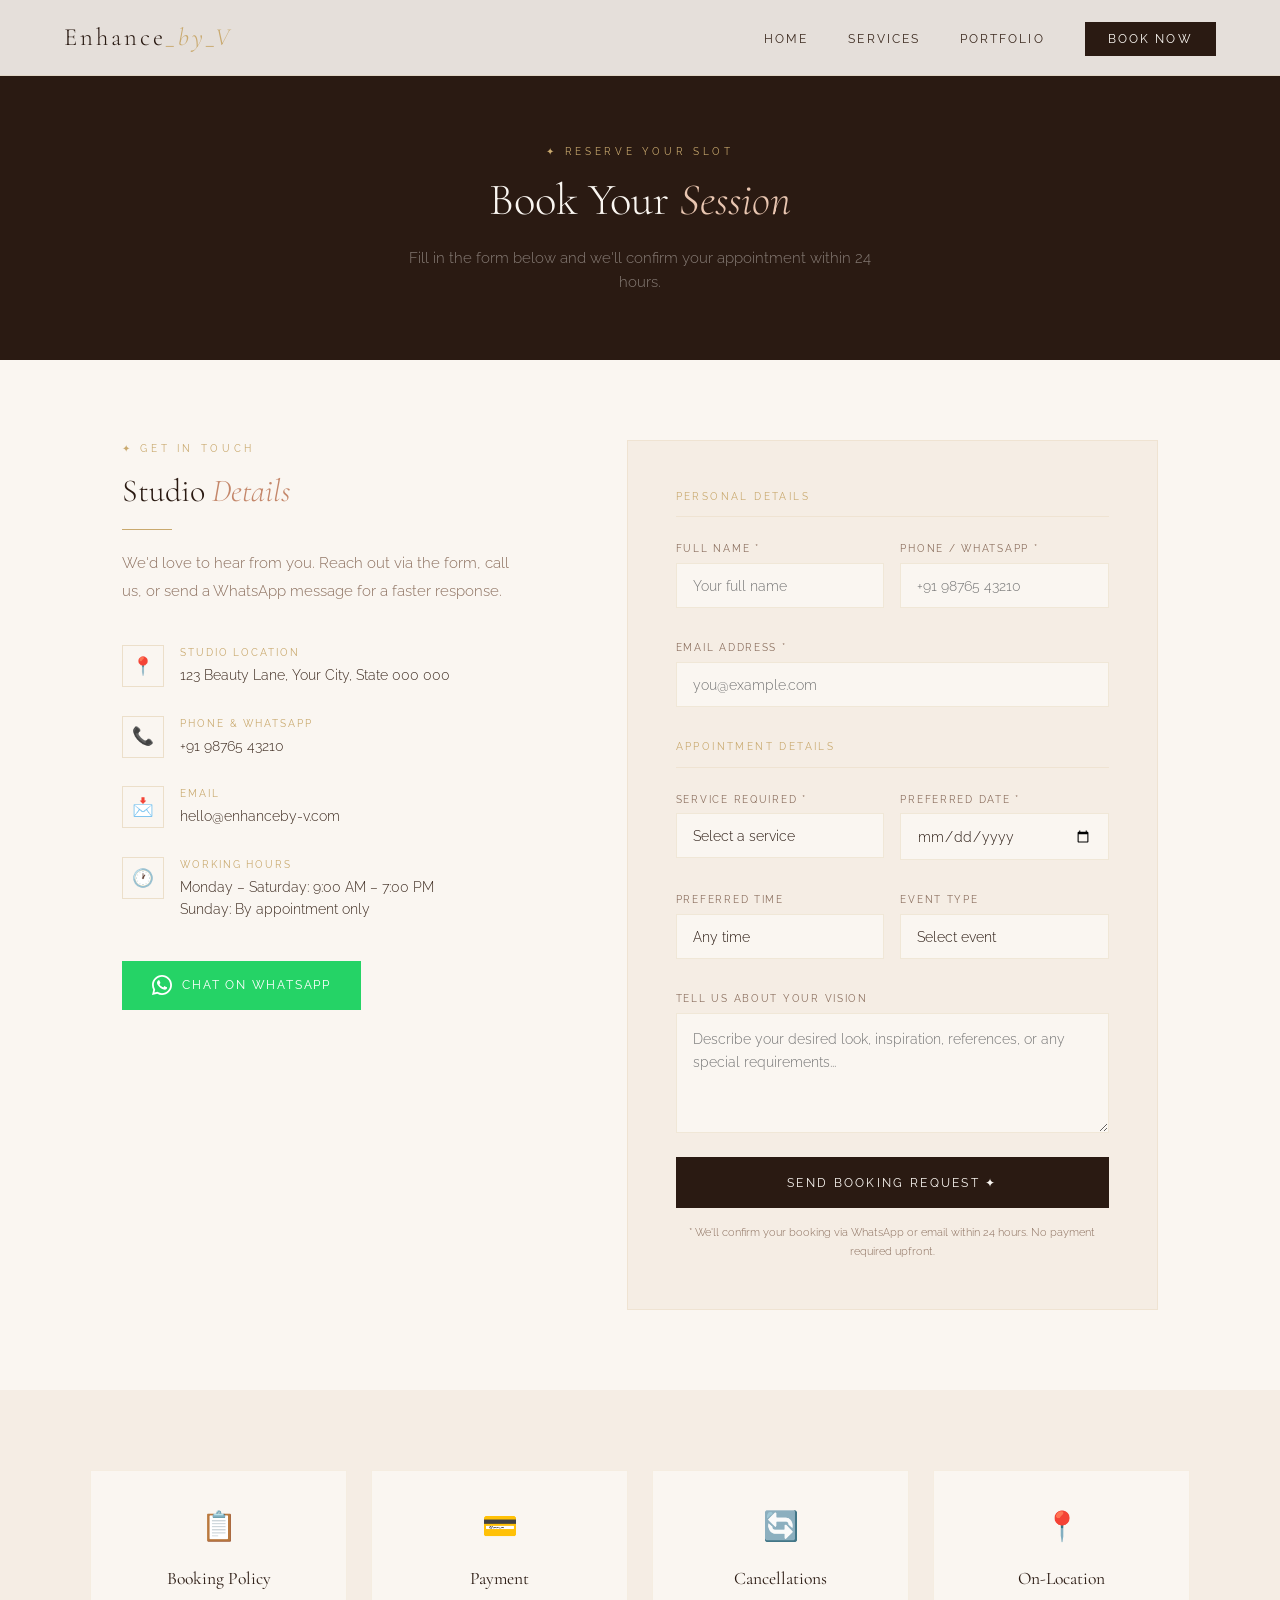
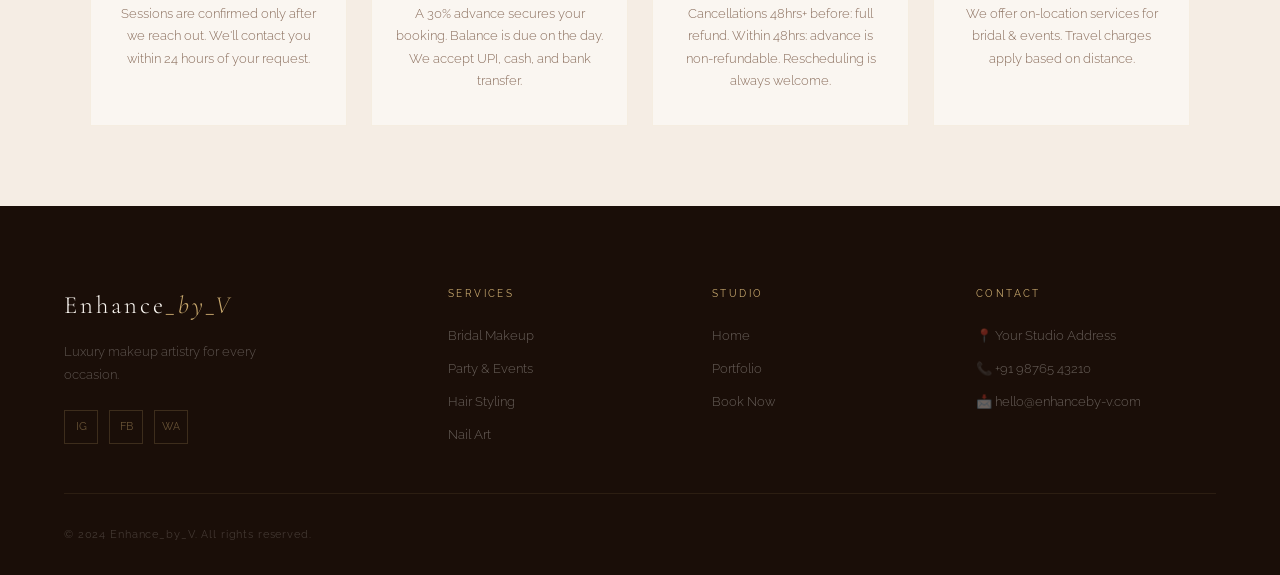
==== pages/booking.html @ eab8b20a "INITIAL COMMIT" ====
<!DOCTYPE html>
<html lang="en">
<head>
  <meta charset="UTF-8"/>
  <meta name="viewport" content="width=device-width, initial-scale=1.0"/>
  <meta name="description" content="Book a makeup session with Enhance_by_V — Bridal, Party, Hair, Nail Art and more."/>
  <title>Book a Session — Enhance_by_V</title>
  <link rel="stylesheet" href="../css/global.css"/>
  <link rel="stylesheet" href="../css/booking.css"/>
  <link href="https://fonts.googleapis.com/css2?family=Cormorant+Garamond:ital,wght@0,300;0,400;0,600;1,300;1,400&family=Raleway:wght@300;400;500;600&display=swap" rel="stylesheet"/>
</head>
<body>

  <nav id="navbar">
    <a href="../index.html" class="logo">Enhance<span>_by_V</span></a>
    <button class="hamburger" id="hamburger"><span></span><span></span><span></span></button>
    <ul class="nav-links" id="navLinks">
      <li><a href="../index.html">Home</a></li>
      <li><a href="services.html">Services</a></li>
      <li><a href="portfolio.html">Portfolio</a></li>
      <li><a href="booking.html" class="nav-cta active">Book Now</a></li>
    </ul>
  </nav>

  <div class="page-hero">
    <div>
      <span class="section-label">✦ Reserve Your Slot</span>
      <h1 class="section-title">Book Your <em>Session</em></h1>
      <p>Fill in the form below and we'll confirm your appointment within 24 hours.</p>
    </div>
  </div>

  <section id="booking-section">
    <div class="booking-layout">

      <!-- CONTACT INFO -->
      <div class="booking-info reveal">
        <span class="section-label">✦ Get In Touch</span>
        <h2 class="section-title" style="font-size: 2rem;">Studio <em>Details</em></h2>
        <div class="divider"></div>
        <p class="section-desc" style="margin-bottom: 2.5rem;">We'd love to hear from you. Reach out via the form, call us, or send a WhatsApp message for a faster response.</p>

        <div class="contact-items">
          <div class="contact-item">
            <div class="contact-icon">📍</div>
            <div>
              <div class="ci-label">Studio Location</div>
              <div class="ci-val">123 Beauty Lane, Your City, State 000 000</div>
            </div>
          </div>
          <div class="contact-item">
            <div class="contact-icon">📞</div>
            <div>
              <div class="ci-label">Phone & WhatsApp</div>
              <div class="ci-val"><a href="tel:+919876543210">+91 98765 43210</a></div>
            </div>
          </div>
          <div class="contact-item">
            <div class="contact-icon">📩</div>
            <div>
              <div class="ci-label">Email</div>
              <div class="ci-val"><a href="mailto:hello@enhanceby-v.com">hello@enhanceby-v.com</a></div>
            </div>
          </div>
          <div class="contact-item">
            <div class="contact-icon">🕐</div>
            <div>
              <div class="ci-label">Working Hours</div>
              <div class="ci-val">Monday – Saturday: 9:00 AM – 7:00 PM<br/>Sunday: By appointment only</div>
            </div>
          </div>
        </div>

        <!-- WhatsApp Button -->
        <a href="https://wa.me/919876543210?text=Hi%2C+I'd+like+to+book+a+session+at+Enhance_by_V" 
           target="_blank" class="whatsapp-btn">
          <svg width="20" height="20" viewBox="0 0 24 24" fill="currentColor">
            <path d="M17.472 14.382c-.297-.149-1.758-.867-2.03-.967-.273-.099-.471-.148-.67.15-.197.297-.767.966-.94 1.164-.173.199-.347.223-.644.075-.297-.15-1.255-.463-2.39-1.475-.883-.788-1.48-1.761-1.653-2.059-.173-.297-.018-.458.13-.606.134-.133.298-.347.446-.52.149-.174.198-.298.298-.497.099-.198.05-.371-.025-.52-.075-.149-.669-1.612-.916-2.207-.242-.579-.487-.5-.669-.51-.173-.008-.371-.01-.57-.01-.198 0-.52.074-.792.372-.272.297-1.04 1.016-1.04 2.479 0 1.462 1.065 2.875 1.213 3.074.149.198 2.096 3.2 5.077 4.487.709.306 1.262.489 1.694.625.712.227 1.36.195 1.871.118.571-.085 1.758-.719 2.006-1.413.248-.694.248-1.289.173-1.413-.074-.124-.272-.198-.57-.347z"/>
            <path d="M12 0C5.373 0 0 5.373 0 12c0 2.123.554 4.118 1.524 5.845L0 24l6.324-1.498A11.955 11.955 0 0012 24c6.627 0 12-5.373 12-12S18.627 0 12 0zm0 21.818a9.818 9.818 0 01-5.013-1.375l-.36-.213-3.724.881.916-3.617-.234-.372A9.784 9.784 0 012.182 12C2.182 6.57 6.57 2.182 12 2.182S21.818 6.57 21.818 12 17.43 21.818 12 21.818z"/>
          </svg>
          Chat on WhatsApp
        </a>
      </div>

      <!-- BOOKING FORM -->
      <div class="booking-form-wrap reveal">
        <!-- 
          FORMSPREE SETUP (FREE):
          1. Go to formspree.io and sign up (free)
          2. Create a new form — get your unique endpoint URL
          3. Replace action="https://formspree.io/f/YOUR_FORM_ID" below
          4. Submissions will arrive in your email inbox!
        -->
        <form 
          id="bookingForm"
          action="https://formspree.io/f/YOUR_FORM_ID"
          method="POST"
          novalidate
        >
          <div class="form-section-label">Personal Details</div>

          <div class="form-row">
            <div class="form-group">
              <label class="form-label" for="name">Full Name *</label>
              <input class="form-input" type="text" id="name" name="name" placeholder="Your full name" required/>
              <span class="form-error" id="nameErr">Please enter your name.</span>
            </div>
            <div class="form-group">
              <label class="form-label" for="phone">Phone / WhatsApp *</label>
              <input class="form-input" type="tel" id="phone" name="phone" placeholder="+91 98765 43210" required/>
              <span class="form-error" id="phoneErr">Please enter a valid phone number.</span>
            </div>
          </div>

          <div class="form-group">
            <label class="form-label" for="email">Email Address *</label>
            <input class="form-input" type="email" id="email" name="email" placeholder="you@example.com" required/>
            <span class="form-error" id="emailErr">Please enter a valid email.</span>
          </div>

          <div class="form-section-label" style="margin-top: 2rem;">Appointment Details</div>

          <div class="form-row">
            <div class="form-group">
              <label class="form-label" for="service">Service Required *</label>
              <select class="form-input form-select" id="service" name="service" required>
                <option value="">Select a service</option>
                <option value="Bridal Makeup">✨ Bridal Makeup</option>
                <option value="Party & Event Glam">💄 Party & Event Glam</option>
                <option value="Editorial Shoot">📸 Editorial / Shoot</option>
                <option value="Hair Styling">💇‍♀️ Hair Styling</option>
                <option value="Nail Art">💅 Nail Art</option>
                <option value="Skincare & Glow">🌿 Skincare & Glow</option>
                <option value="Multiple Services">🌟 Multiple Services</option>
              </select>
              <span class="form-error" id="serviceErr">Please select a service.</span>
            </div>
            <div class="form-group">
              <label class="form-label" for="date">Preferred Date *</label>
              <input class="form-input" type="date" id="date" name="date" required/>
              <span class="form-error" id="dateErr">Please select a date.</span>
            </div>
          </div>

          <div class="form-row">
            <div class="form-group">
              <label class="form-label" for="time">Preferred Time</label>
              <select class="form-input form-select" id="time" name="time">
                <option value="">Any time</option>
                <option>9:00 AM – 11:00 AM</option>
                <option>11:00 AM – 1:00 PM</option>
                <option>1:00 PM – 3:00 PM</option>
                <option>3:00 PM – 5:00 PM</option>
                <option>5:00 PM – 7:00 PM</option>
              </select>
            </div>
            <div class="form-group">
              <label class="form-label" for="event">Event Type</label>
              <select class="form-input form-select" id="event" name="event">
                <option value="">Select event</option>
                <option>Wedding</option>
                <option>Engagement</option>
                <option>Birthday Party</option>
                <option>Sangeet / Function</option>
                <option>Photo / Video Shoot</option>
                <option>Casual / Everyday</option>
                <option>Other</option>
              </select>
            </div>
          </div>

          <div class="form-group">
            <label class="form-label" for="message">Tell Us About Your Vision</label>
            <textarea class="form-input form-textarea" id="message" name="message" 
              placeholder="Describe your desired look, inspiration, references, or any special requirements..."></textarea>
          </div>

          <!-- Hidden: auto-set from URL param -->
          <input type="hidden" name="_subject" value="New Booking Request — Enhance_by_V"/>
          <input type="hidden" name="_next" value="booking.html?success=1"/>

          <div id="formSuccess" class="form-success" style="display:none;">
            <span>✨</span>
            <strong>Booking Request Sent!</strong>
            <p>Thank you! We'll get back to you within 24 hours to confirm your appointment.</p>
          </div>

          <button type="submit" class="form-submit" id="submitBtn">
            Send Booking Request ✦
          </button>

          <p class="form-note">* We'll confirm your booking via WhatsApp or email within 24 hours. No payment required upfront.</p>
        </form>
      </div>

    </div>
  </section>

  <!-- POLICIES -->
  <section id="policies">
    <div class="container">
      <div class="policies-grid reveal">
        <div class="policy-card">
          <div class="policy-icon">📋</div>
          <h3>Booking Policy</h3>
          <p>Sessions are confirmed only after we reach out. We'll contact you within 24 hours of your request.</p>
        </div>
        <div class="policy-card">
          <div class="policy-icon">💳</div>
          <h3>Payment</h3>
          <p>A 30% advance secures your booking. Balance is due on the day. We accept UPI, cash, and bank transfer.</p>
        </div>
        <div class="policy-card">
          <div class="policy-icon">🔄</div>
          <h3>Cancellations</h3>
          <p>Cancellations 48hrs+ before: full refund. Within 48hrs: advance is non-refundable. Rescheduling is always welcome.</p>
        </div>
        <div class="policy-card">
          <div class="policy-icon">📍</div>
          <h3>On-Location</h3>
          <p>We offer on-location services for bridal & events. Travel charges apply based on distance.</p>
        </div>
      </div>
    </div>
  </section>

  <footer id="footer">
    <div class="footer-inner">
      <div class="footer-brand">
        <a href="../index.html" class="logo">Enhance<span>_by_V</span></a>
        <p class="footer-tagline">Luxury makeup artistry for every occasion.</p>
        <div class="social-links">
          <a href="#" class="social-link">ig</a>
          <a href="#" class="social-link">fb</a>
          <a href="#" class="social-link">wa</a>
        </div>
      </div>
      <div class="footer-col">
        <div class="footer-heading">Services</div>
        <ul class="footer-links">
          <li><a href="services.html#bridal">Bridal Makeup</a></li>
          <li><a href="services.html#party">Party & Events</a></li>
          <li><a href="services.html#hair">Hair Styling</a></li>
          <li><a href="services.html#nails">Nail Art</a></li>
        </ul>
      </div>
      <div class="footer-col">
        <div class="footer-heading">Studio</div>
        <ul class="footer-links">
          <li><a href="../index.html">Home</a></li>
          <li><a href="portfolio.html">Portfolio</a></li>
          <li><a href="booking.html">Book Now</a></li>
        </ul>
      </div>
      <div class="footer-col">
        <div class="footer-heading">Contact</div>
        <ul class="footer-links">
          <li>📍 Your Studio Address</li>
          <li>📞 +91 98765 43210</li>
          <li>📩 hello@enhanceby-v.com</li>
        </ul>
      </div>
    </div>
    <div class="footer-bottom">
      <span class="footer-copy">© 2024 Enhance_by_V. All rights reserved.</span>
    </div>
  </footer>

  <script src="../js/main.js"></script>
  <script src="../js/booking.js"></script>
</body>
</html>
---- css/global.css ----
/* ============================================
   ENHANCE_BY_V — Global Styles
   File: css/global.css
   ============================================ */

/* === GOOGLE FONTS === */
/* Already loaded in HTML <head> */

/* === CSS VARIABLES === */
:root {
  --cream:    #FAF6F1;
  --blush:    #E8C5B0;
  --rose:     #C4876A;
  --deep:     #2A1A12;
  --gold:     #C9A96E;
  --charcoal: #3D2B20;
  --muted:    #8B6F5E;
  --light-bg: #F5EDE4;

  --font-serif: 'Cormorant Garamond', Georgia, serif;
  --font-sans:  'Raleway', sans-serif;

  --shadow-soft: 0 20px 60px rgba(42,26,18,0.10);
  --shadow-card: 0 8px 30px rgba(42,26,18,0.08);
  --transition:  all 0.35s ease;

  --nav-height: 76px;
}

/* === RESET === */
*, *::before, *::after {
  margin: 0; padding: 0; box-sizing: border-box;
}

html { scroll-behavior: smooth; font-size: 16px; }

body {
  font-family: var(--font-sans);
  background: var(--cream);
  color: var(--deep);
  overflow-x: hidden;
  line-height: 1.6;
}

img { display: block; max-width: 100%; height: auto; }
a  { text-decoration: none; color: inherit; }
ul { list-style: none; }

/* === TYPOGRAPHY === */
.section-label {
  display: block;
  font-size: 0.65rem;
  letter-spacing: 0.35em;
  text-transform: uppercase;
  color: var(--gold);
  margin-bottom: 1rem;
}

.section-title {
  font-family: var(--font-serif);
  font-size: clamp(2rem, 3.5vw, 3.2rem);
  font-weight: 300;
  line-height: 1.15;
  color: var(--deep);
  margin-bottom: 1.2rem;
}

.section-title em {
  font-style: italic;
  color: var(--rose);
}

.section-desc {
  font-size: 0.92rem;
  line-height: 1.9;
  color: var(--muted);
  font-weight: 300;
  max-width: 540px;
}

/* === CONTAINER === */
.container {
  max-width: 1200px;
  margin: 0 auto;
  padding: 0 2rem;
}

/* === BUTTONS === */
.btn-primary {
  display: inline-block;
  background: var(--deep);
  color: var(--cream);
  padding: 0.9rem 2.2rem;
  font-size: 0.72rem;
  font-family: var(--font-sans);
  letter-spacing: 0.2em;
  text-transform: uppercase;
  border: 1px solid var(--deep);
  cursor: pointer;
  transition: var(--transition);
}
.btn-primary:hover {
  background: transparent;
  color: var(--deep);
}

.btn-ghost {
  font-size: 0.75rem;
  letter-spacing: 0.15em;
  text-transform: uppercase;
  color: var(--charcoal);
  border-bottom: 1px solid var(--blush);
  padding-bottom: 2px;
  transition: var(--transition);
}
.btn-ghost:hover { border-color: var(--gold); color: var(--gold); }

.btn-outline {
  display: inline-block;
  border: 1px solid rgba(42,26,18,0.25);
  color: var(--charcoal);
  padding: 0.75rem 1.8rem;
  font-size: 0.68rem;
  letter-spacing: 0.18em;
  text-transform: uppercase;
  transition: var(--transition);
}
.btn-outline:hover {
  border-color: var(--gold);
  color: var(--gold);
}

/* === DIVIDER === */
.divider {
  width: 50px; height: 1px;
  background: var(--gold);
  margin: 1.2rem 0;
}

/* ============================================
   NAVBAR
   ============================================ */
#navbar {
  position: fixed; top: 0; left: 0; right: 0; z-index: 1000;
  display: flex; justify-content: space-between; align-items: center;
  padding: 0 4rem;
  height: var(--nav-height);
  background: rgba(250,246,241,0.9);
  backdrop-filter: blur(14px);
  -webkit-backdrop-filter: blur(14px);
  border-bottom: 1px solid rgba(201,169,110,0.18);
  transition: box-shadow 0.3s ease;
}

#navbar.scrolled {
  box-shadow: 0 4px 30px rgba(42,26,18,0.08);
}

/* Logo */
.logo {
  font-family: var(--font-serif);
  font-size: 1.55rem;
  font-weight: 300;
  letter-spacing: 0.12em;
  color: var(--deep);
}
.logo span { color: var(--gold); font-style: italic; }

/* Nav Links */
.nav-links {
  display: flex; gap: 2.5rem; align-items: center;
}

.nav-links a {
  font-size: 0.72rem;
  letter-spacing: 0.18em;
  text-transform: uppercase;
  color: var(--charcoal);
  position: relative;
  transition: color 0.3s;
}

.nav-links a::after {
  content: '';
  position: absolute; bottom: -4px; left: 0;
  width: 0; height: 1px;
  background: var(--gold);
  transition: width 0.4s ease;
}
.nav-links a:hover,
.nav-links a.active { color: var(--gold); }
.nav-links a:hover::after,
.nav-links a.active::after { width: 100%; }

/* CTA in nav */
.nav-links a.nav-cta {
  background: var(--deep);
  color: var(--cream);
  padding: 0.55rem 1.4rem;
  border: 1px solid var(--deep);
}
.nav-links a.nav-cta::after { display: none; }
.nav-links a.nav-cta:hover {
  background: var(--gold);
  border-color: var(--gold);
  color: var(--deep);
}

/* Hamburger */
.hamburger {
  display: none;
  flex-direction: column; gap: 5px;
  background: none; border: none;
  cursor: pointer; padding: 4px;
}
.hamburger span {
  display: block; width: 24px; height: 1.5px;
  background: var(--deep);
  transition: var(--transition);
}
.hamburger.open span:nth-child(1) { transform: translateY(6.5px) rotate(45deg); }
.hamburger.open span:nth-child(2) { opacity: 0; }
.hamburger.open span:nth-child(3) { transform: translateY(-6.5px) rotate(-45deg); }

/* ============================================
   FOOTER
   ============================================ */
#footer {
  background: #1A0E08;
  padding: 5rem 4rem 2rem;
}

.footer-inner {
  display: grid;
  grid-template-columns: 1.6fr 1fr 1fr 1.2fr;
  gap: 4rem;
  padding-bottom: 3rem;
  border-bottom: 1px solid rgba(201,169,110,0.1);
  margin-bottom: 2rem;
}

.footer-brand .logo { color: var(--cream); display: block; margin-bottom: 1rem; }
.footer-brand .logo span { color: var(--gold); }

.footer-tagline {
  font-size: 0.82rem;
  line-height: 1.7;
  color: rgba(250,246,241,0.3);
  font-weight: 300;
  max-width: 220px;
  margin-bottom: 1.5rem;
}

.social-links { display: flex; gap: 0.7rem; }
.social-link {
  width: 34px; height: 34px;
  border: 1px solid rgba(201,169,110,0.2);
  display: flex; align-items: center; justify-content: center;
  font-size: 0.7rem;
  letter-spacing: 0;
  color: rgba(201,169,110,0.45);
  transition: var(--transition);
  text-transform: uppercase;
}
.social-link:hover {
  background: var(--gold);
  color: var(--deep);
  border-color: var(--gold);
}

.footer-heading {
  font-size: 0.6rem;
  letter-spacing: 0.25em;
  text-transform: uppercase;
  color: var(--gold);
  margin-bottom: 1.5rem;
}

.footer-links { display: flex; flex-direction: column; gap: 0.75rem; }
.footer-links li, .footer-links a {
  font-size: 0.82rem;
  color: rgba(250,246,241,0.35);
  font-weight: 300;
  transition: color 0.3s;
}
.footer-links a:hover { color: var(--gold); }

.footer-bottom {
  display: flex; justify-content: space-between; align-items: center;
}
.footer-copy { font-size: 0.68rem; color: rgba(250,246,241,0.18); letter-spacing: 0.08em; }

/* ============================================
   SCROLL REVEAL ANIMATION
   ============================================ */
.reveal {
  opacity: 0;
  transform: translateY(28px);
  transition: opacity 0.75s ease, transform 0.75s ease;
}
.reveal.visible {
  opacity: 1;
  transform: translateY(0);
}

/* ============================================
   PAGE HERO (inner pages)
   ============================================ */
.page-hero {
  min-height: 40vh;
  background: var(--deep);
  display: flex; align-items: center; justify-content: center;
  text-align: center;
  padding: calc(var(--nav-height) + 4rem) 2rem 4rem;
}
.page-hero .section-title { color: var(--cream); }
.page-hero .section-title em { color: var(--blush); }
.page-hero p { color: rgba(250,246,241,0.45); max-width: 480px; margin: 0 auto; font-weight: 300; font-size: 0.92rem; }

/* ============================================
   RESPONSIVE — MOBILE
   ============================================ */
@media (max-width: 900px) {
  #navbar { padding: 0 1.5rem; }

  .hamburger { display: flex; }

  .nav-links {
    position: fixed; top: var(--nav-height); left: 0; right: 0;
    flex-direction: column; gap: 0;
    background: var(--cream);
    border-top: 1px solid rgba(201,169,110,0.15);
    max-height: 0; overflow: hidden;
    transition: max-height 0.4s ease;
  }
  .nav-links.open { max-height: 400px; }
  .nav-links li { width: 100%; }
  .nav-links a {
    display: block; padding: 1.1rem 2rem;
    border-bottom: 1px solid rgba(201,169,110,0.08);
    font-size: 0.8rem;
  }
  .nav-links a.nav-cta { margin: 1rem 2rem; display: inline-block; text-align: center; }

  .footer-inner { grid-template-columns: 1fr 1fr; gap: 2.5rem; }
  .footer-brand { grid-column: 1 / -1; }
  #footer { padding: 3rem 1.5rem 2rem; }
  .footer-bottom { flex-direction: column; gap: 0.5rem; text-align: center; }
}

@media (max-width: 540px) {
  .footer-inner { grid-template-columns: 1fr; }
  .section-title { font-size: 1.9rem; }
}
---- css/booking.css ----
/* ============================================
   ENHANCE_BY_V — Booking Page
   File: css/booking.css
   ============================================ */

#booking-section {
  padding: 5rem 0;
  background: var(--cream);
}

.booking-layout {
  display: grid;
  grid-template-columns: 1fr 1.3fr;
  gap: 6rem;
  max-width: 1100px;
  margin: 0 auto;
  padding: 0 2rem;
  align-items: start;
}

/* Contact Info */
.contact-items { margin-bottom: 2.5rem; }

.contact-item {
  display: flex; gap: 1rem; align-items: flex-start;
  margin-bottom: 1.8rem;
}

.contact-icon {
  width: 42px; height: 42px; flex-shrink: 0;
  border: 1px solid rgba(201,169,110,0.3);
  display: flex; align-items: center; justify-content: center;
  font-size: 1.1rem;
}

.ci-label {
  font-size: 0.6rem; letter-spacing: 0.2em;
  text-transform: uppercase; color: var(--gold);
  margin-bottom: 0.3rem;
}

.ci-val {
  font-size: 0.85rem; color: var(--charcoal);
  font-weight: 300; line-height: 1.6;
}
.ci-val a { color: var(--charcoal); transition: color 0.3s; }
.ci-val a:hover { color: var(--gold); }

.whatsapp-btn {
  display: inline-flex; align-items: center; gap: 0.65rem;
  background: #25D366;
  color: white;
  padding: 0.85rem 1.8rem;
  font-size: 0.75rem;
  letter-spacing: 0.15em;
  text-transform: uppercase;
  font-family: var(--font-sans);
  transition: var(--transition);
  border: 1px solid #25D366;
}
.whatsapp-btn:hover {
  background: transparent;
  color: #25D366;
}

/* Form */
.booking-form-wrap {
  background: var(--light-bg);
  padding: 3rem;
  border: 1px solid rgba(201,169,110,0.15);
}

.form-section-label {
  font-size: 0.6rem;
  letter-spacing: 0.25em;
  text-transform: uppercase;
  color: var(--gold);
  margin-bottom: 1.5rem;
  padding-bottom: 0.75rem;
  border-bottom: 1px solid rgba(201,169,110,0.15);
}

.form-row {
  display: grid; grid-template-columns: 1fr 1fr; gap: 1rem;
  margin-bottom: 1rem;
}

.form-group {
  display: flex; flex-direction: column; gap: 0.4rem;
  margin-bottom: 1rem;
  position: relative;
}

.form-label {
  font-size: 0.6rem; letter-spacing: 0.18em;
  text-transform: uppercase; color: var(--muted);
}

.form-input {
  background: var(--cream);
  border: 1px solid rgba(201,169,110,0.2);
  color: var(--deep);
  padding: 0.85rem 1rem;
  font-family: var(--font-sans);
  font-size: 0.85rem;
  font-weight: 300;
  outline: none;
  transition: border-color 0.3s;
  width: 100%;
  appearance: none;
  -webkit-appearance: none;
}
.form-input:focus { border-color: var(--gold); }
.form-input.error { border-color: #e07070; }

.form-select { cursor: pointer; }

.form-textarea {
  resize: vertical;
  min-height: 120px;
  line-height: 1.7;
}

.form-error {
  font-size: 0.65rem; color: #c05050;
  letter-spacing: 0.05em;
  display: none;
}
.form-error.visible { display: block; }

.form-success {
  background: rgba(201,169,110,0.08);
  border: 1px solid rgba(201,169,110,0.3);
  padding: 2rem;
  text-align: center;
  margin-bottom: 1.5rem;
}
.form-success span { font-size: 2rem; display: block; margin-bottom: 0.5rem; }
.form-success strong { font-family: var(--font-serif); font-size: 1.3rem; color: var(--deep); display: block; margin-bottom: 0.5rem; }
.form-success p { font-size: 0.82rem; color: var(--muted); font-weight: 300; }

.form-submit {
  width: 100%;
  background: var(--deep);
  color: var(--cream);
  border: 1px solid var(--deep);
  padding: 1.1rem 2rem;
  font-family: var(--font-sans);
  font-size: 0.72rem;
  letter-spacing: 0.2em;
  text-transform: uppercase;
  cursor: pointer;
  transition: var(--transition);
  margin-top: 0.5rem;
}
.form-submit:hover { background: var(--gold); border-color: var(--gold); color: var(--deep); }
.form-submit:disabled { opacity: 0.6; cursor: not-allowed; }

.form-note {
  font-size: 0.68rem; color: var(--muted); font-weight: 300;
  margin-top: 1rem; line-height: 1.7;
  text-align: center;
}

/* Policies */
#policies {
  background: var(--light-bg);
  padding: 5rem 2rem;
}

.policies-grid {
  display: grid;
  grid-template-columns: repeat(4, 1fr);
  gap: 1.5rem;
  max-width: 1100px; margin: 0 auto;
}

.policy-card {
  background: var(--cream);
  padding: 2rem 1.5rem;
  border: 1px solid rgba(201,169,110,0.12);
  text-align: center;
  transition: var(--transition);
}
.policy-card:hover { box-shadow: var(--shadow-card); }
.policy-icon { font-size: 1.8rem; margin-bottom: 1rem; }
.policy-card h3 { font-family: var(--font-serif); font-size: 1.1rem; font-weight: 400; color: var(--deep); margin-bottom: 0.6rem; }
.policy-card p { font-size: 0.8rem; color: var(--muted); line-height: 1.75; font-weight: 300; }

/* Responsive */
@media (max-width: 1024px) {
  .booking-layout { gap: 4rem; }
}

@media (max-width: 900px) {
  .booking-layout { grid-template-columns: 1fr; gap: 3rem; }
  .policies-grid { grid-template-columns: repeat(2, 1fr); }
  .booking-form-wrap { padding: 2rem 1.5rem; }
}

@media (max-width: 540px) {
  .form-row { grid-template-columns: 1fr; }
  .policies-grid { grid-template-columns: 1fr; }
}
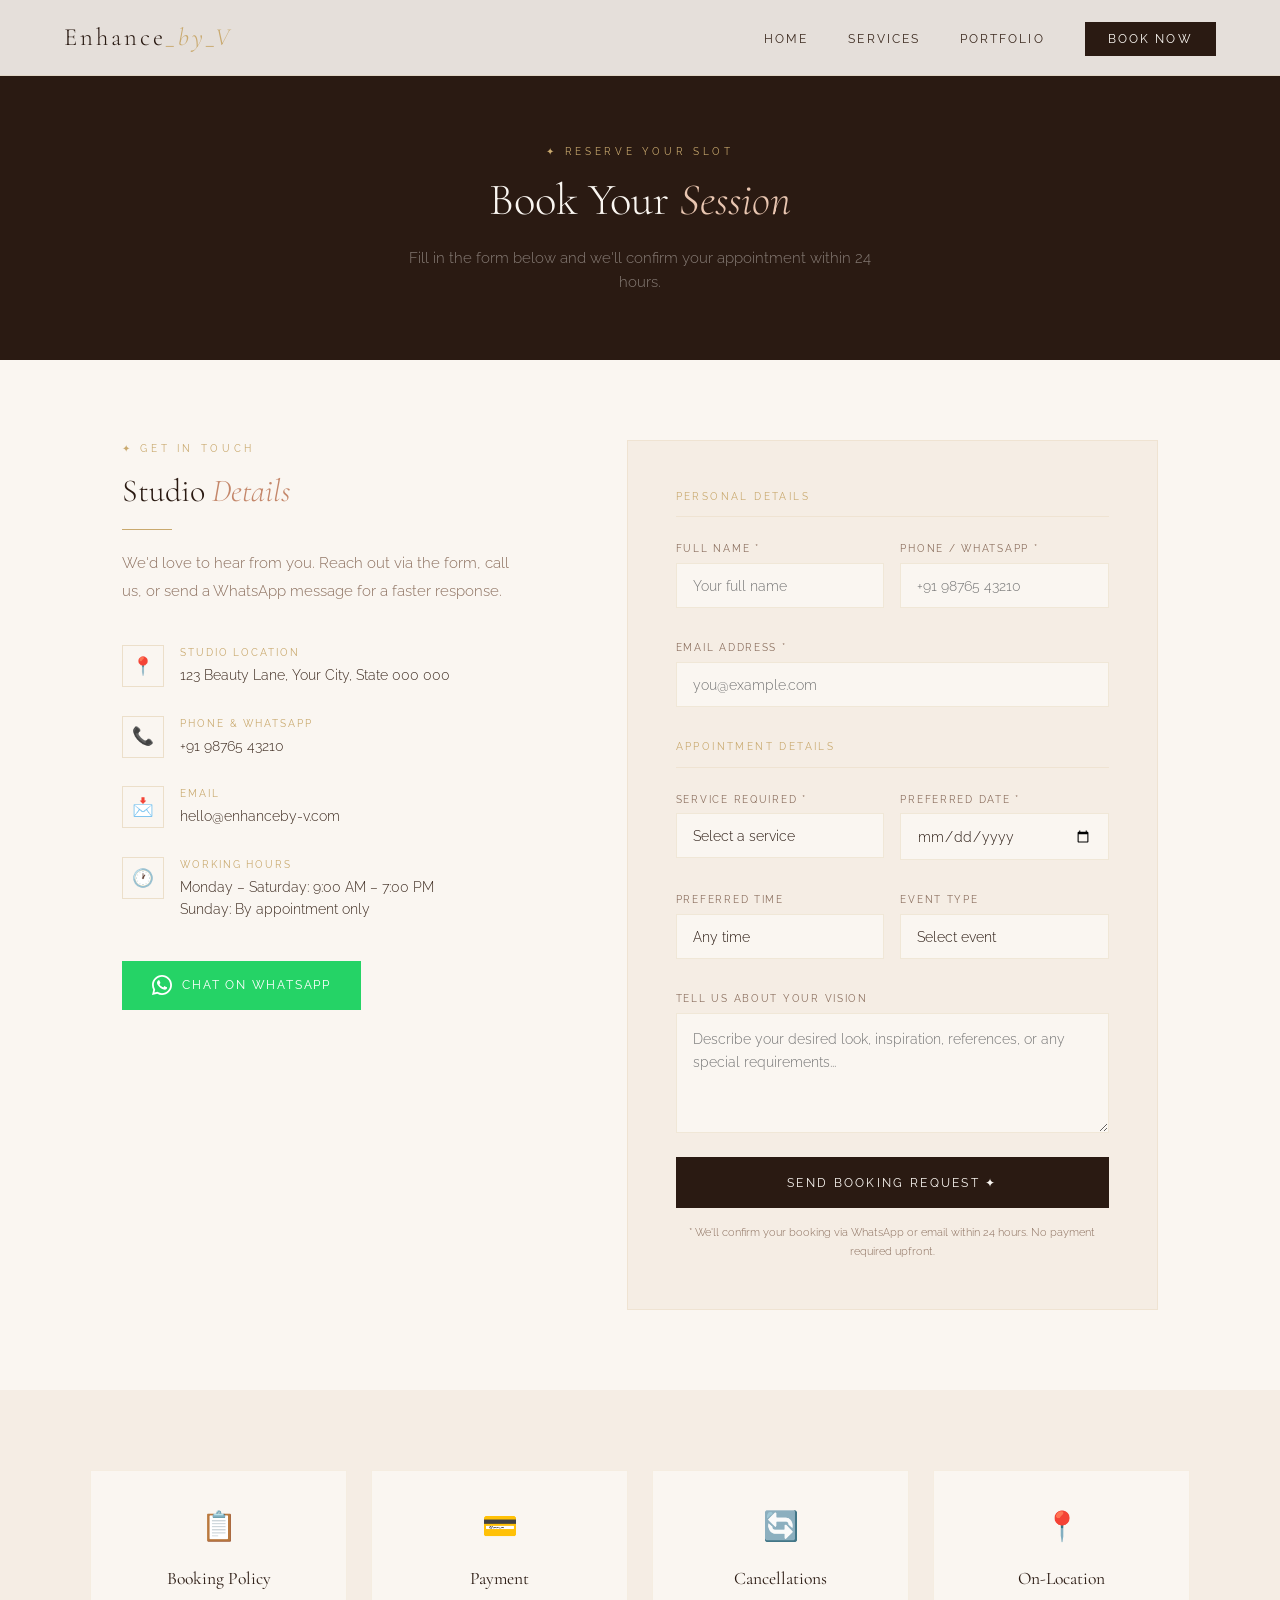
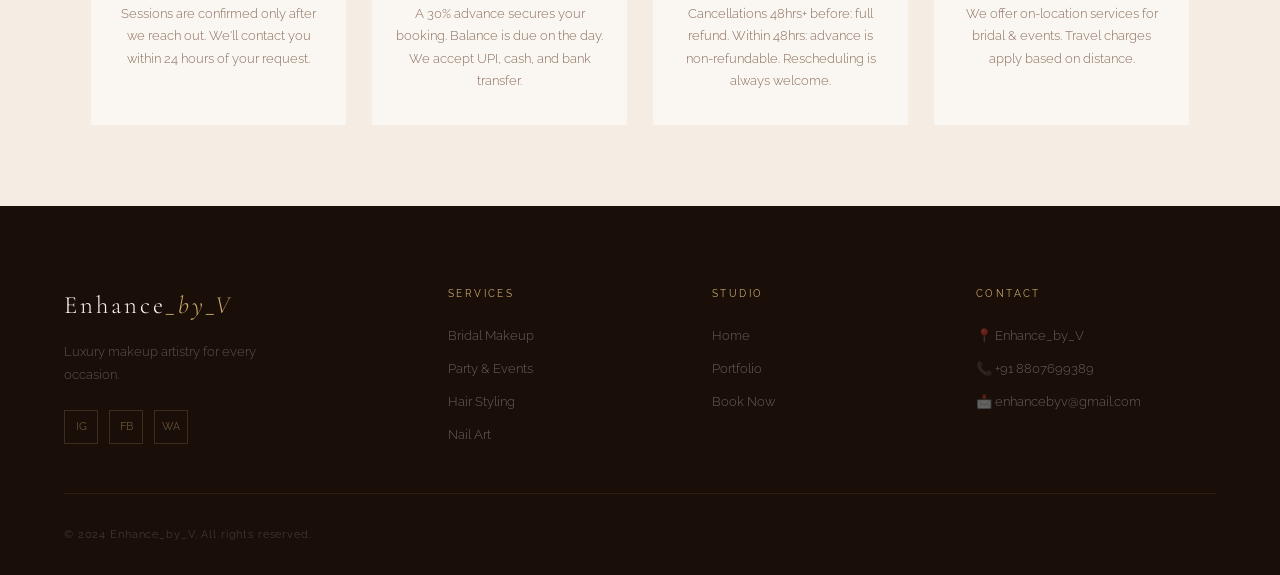
==== commit 51a45fe0: "update for details1" ====
--- a/pages/booking.html
+++ b/pages/booking.html
@@ -255,9 +255,9 @@
       <div class="footer-col">
         <div class="footer-heading">Contact</div>
         <ul class="footer-links">
-          <li>📍 Your Studio Address</li>
-          <li>📞 +91 98765 43210</li>
-          <li>📩 hello@enhanceby-v.com</li>
+          <li>📍 Enhance_by_V</li>
+          <li>📞 +91 8807699389</li>
+          <li>📩 enhancebyv@gmail.com</li>
         </ul>
       </div>
     </div>
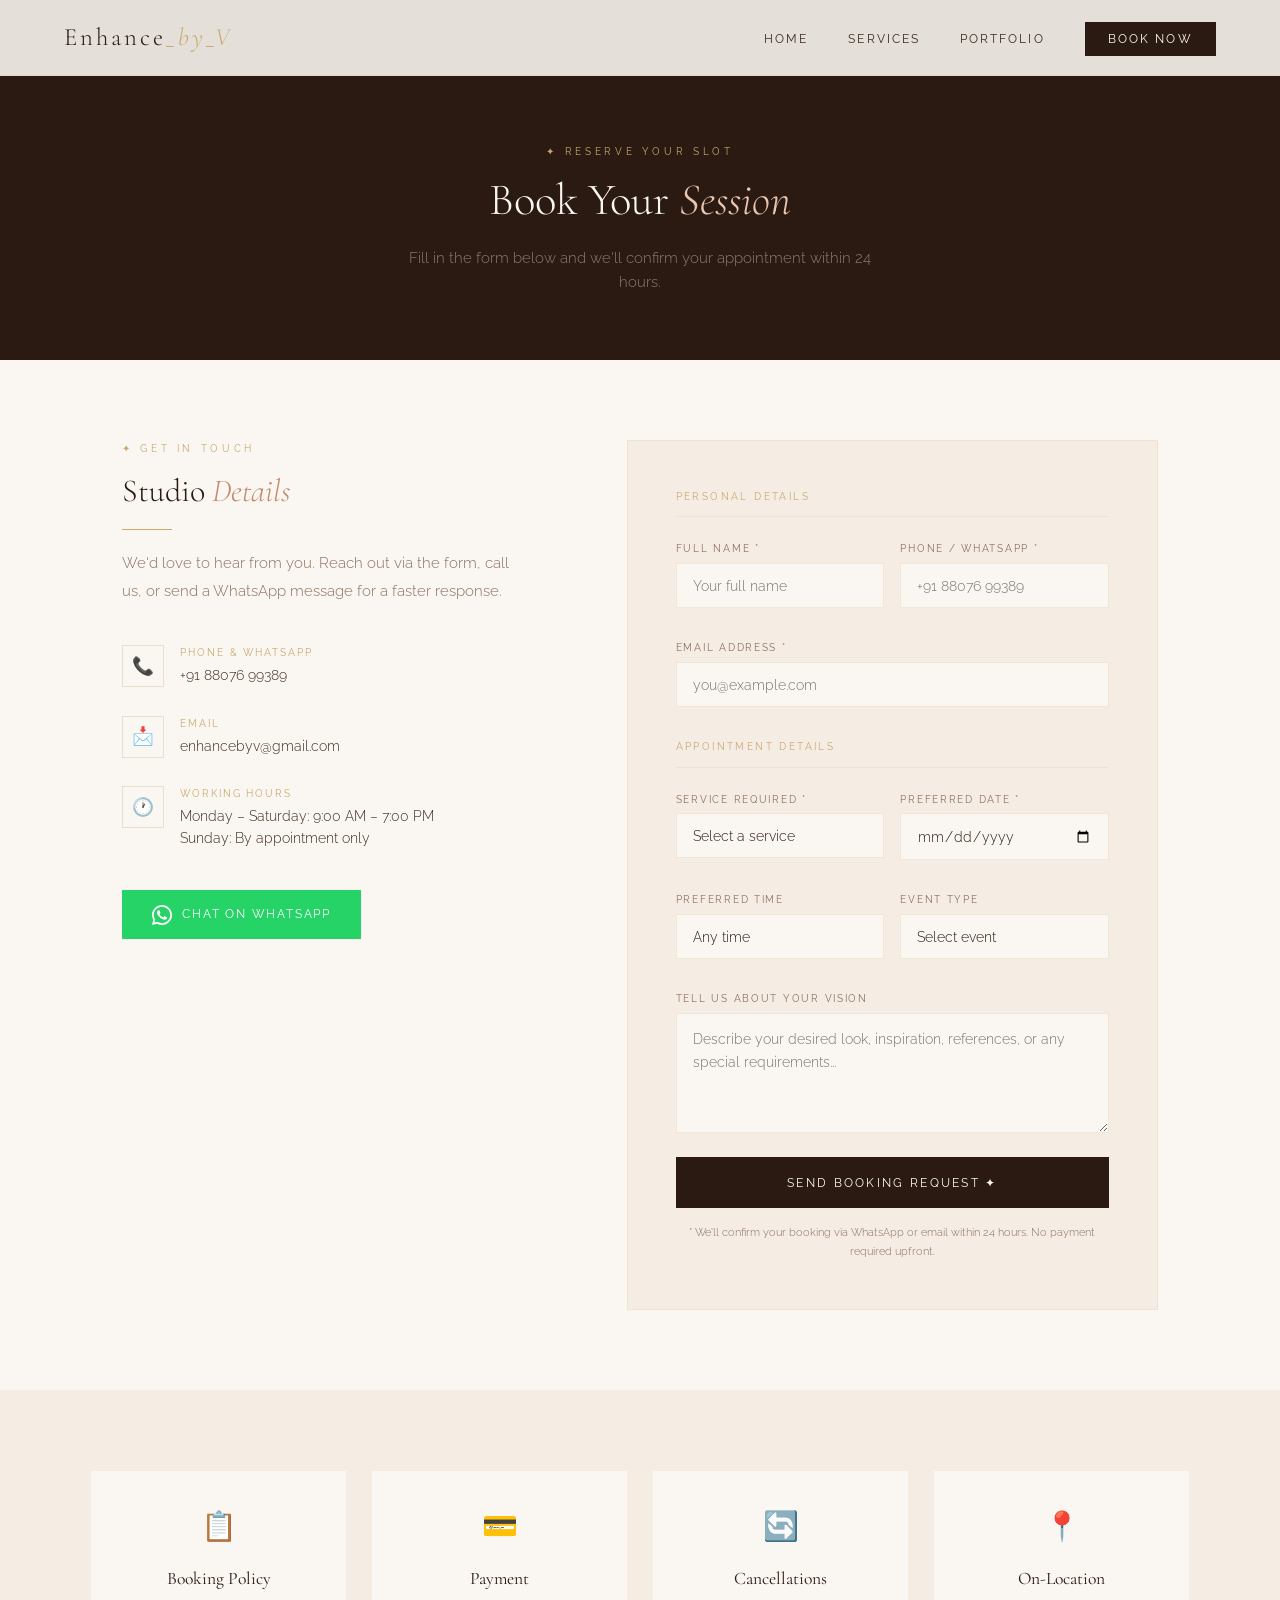
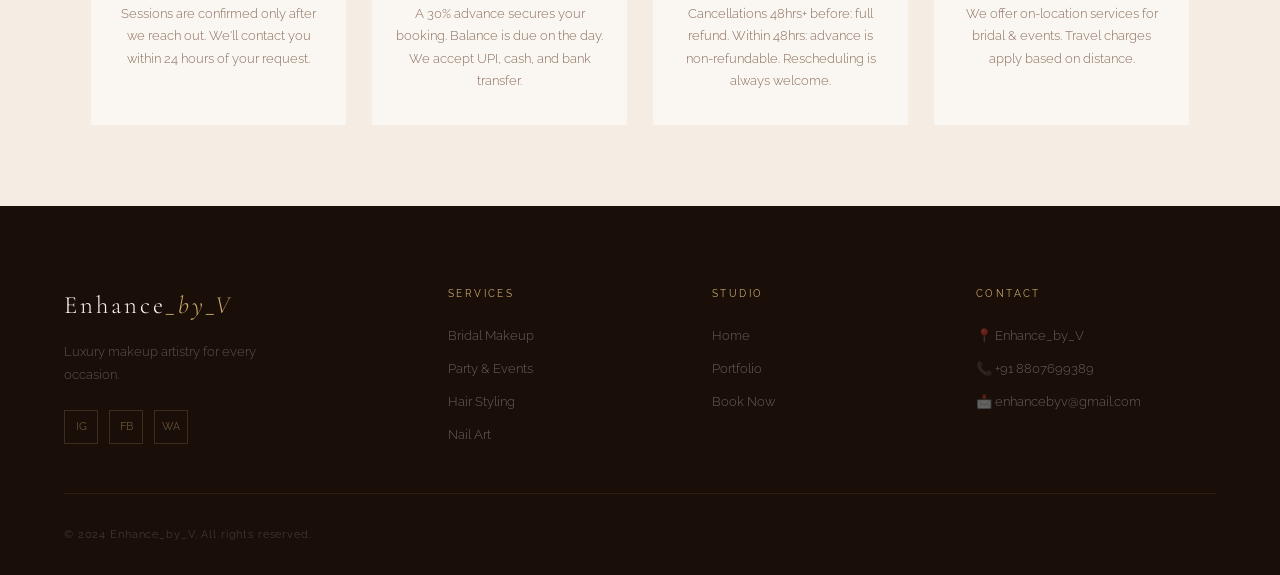
==== commit 961a5bc6: "update for details2" ====
--- a/pages/booking.html
+++ b/pages/booking.html
@@ -41,25 +41,19 @@
         <p class="section-desc" style="margin-bottom: 2.5rem;">We'd love to hear from you. Reach out via the form, call us, or send a WhatsApp message for a faster response.</p>
 
         <div class="contact-items">
-          <div class="contact-item">
-            <div class="contact-icon">📍</div>
-            <div>
-              <div class="ci-label">Studio Location</div>
-              <div class="ci-val">123 Beauty Lane, Your City, State 000 000</div>
-            </div>
-          </div>
+
           <div class="contact-item">
             <div class="contact-icon">📞</div>
             <div>
               <div class="ci-label">Phone & WhatsApp</div>
-              <div class="ci-val"><a href="tel:+919876543210">+91 98765 43210</a></div>
+              <div class="ci-val"><a href="tel:+918807699389">+91 88076 99389</a></div>
             </div>
           </div>
           <div class="contact-item">
             <div class="contact-icon">📩</div>
             <div>
               <div class="ci-label">Email</div>
-              <div class="ci-val"><a href="mailto:hello@enhanceby-v.com">hello@enhanceby-v.com</a></div>
+              <div class="ci-val"><a href="mailto:enhancebyv@gmail.com">enhancebyv@gmail.com</a></div>
             </div>
           </div>
           <div class="contact-item">
@@ -107,7 +101,7 @@
             </div>
             <div class="form-group">
               <label class="form-label" for="phone">Phone / WhatsApp *</label>
-              <input class="form-input" type="tel" id="phone" name="phone" placeholder="+91 98765 43210" required/>
+              <input class="form-input" type="tel" id="phone" name="phone" placeholder="+91 88076 99389" required/>
               <span class="form-error" id="phoneErr">Please enter a valid phone number.</span>
             </div>
           </div>
